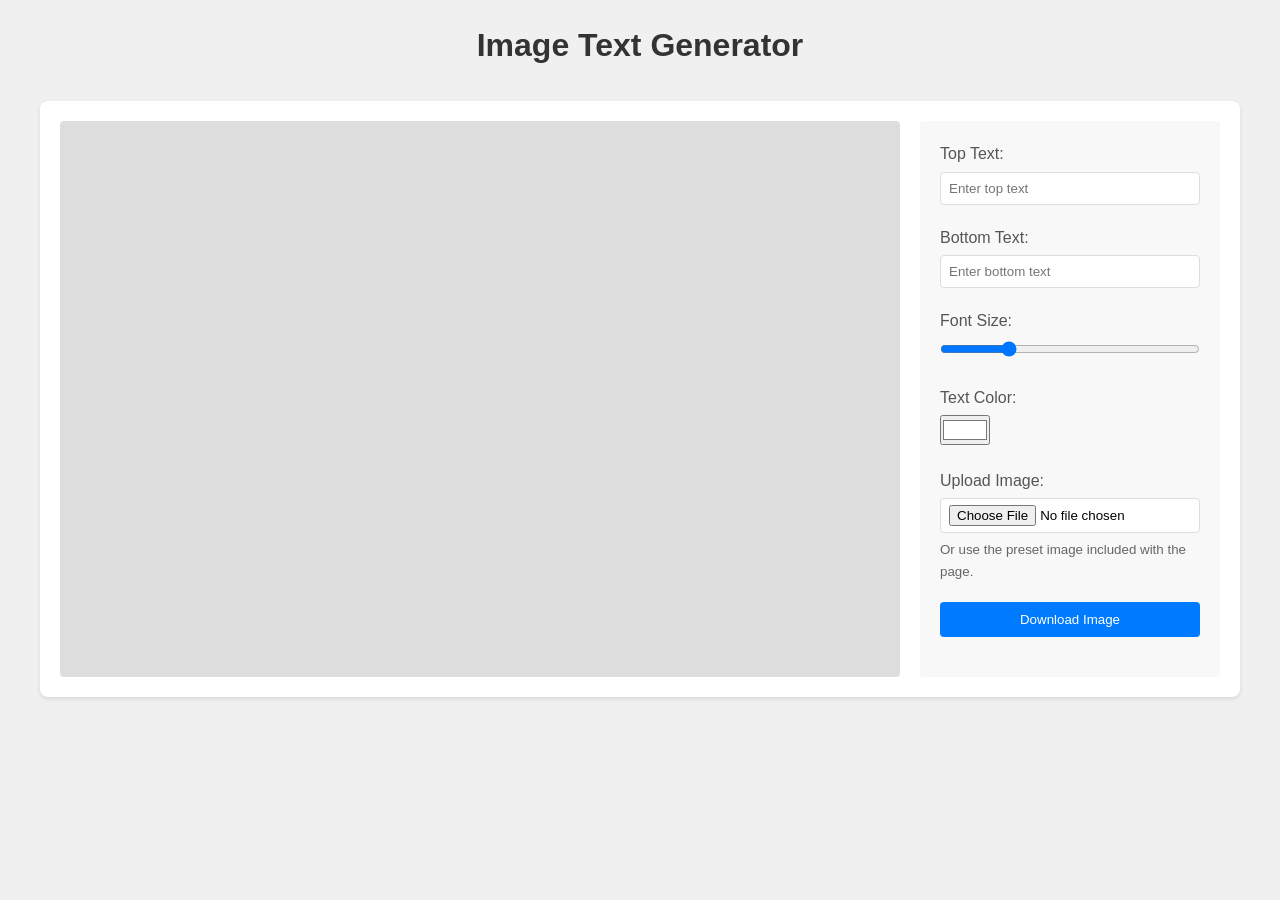
==== index.html @ f69ce228 "remove duplicate preview Since uploaded photo window was also updating, removed secondary preview wi" ====
<!DOCTYPE html>
<html lang="en">
<head>
    <meta charset="UTF-8">
    <meta name="viewport" content="width=device-width, initial-scale=1.0">
    <title>Image Text Generator</title>
    <link rel="stylesheet" href="styles.css">
</head>
<body>
    <div class="container">
        <h1>Image Text Generator</h1>

        <div class="editor">
            <div class="canvas-container">
                <canvas id="imageCanvas"></canvas>
            </div>

            <div class="controls">
                <div class="control-group">
                    <label for="topText">Top Text:</label>
                    <input type="text" id="topText" placeholder="Enter top text">
                </div>

                <div class="control-group">
                    <label for="bottomText">Bottom Text:</label>
                    <input type="text" id="bottomText" placeholder="Enter bottom text">
                </div>

                <div class="control-group">
                    <label for="fontSize">Font Size:</label>
                    <input type="range" id="fontSize" min="20" max="100" value="40">
                </div>

                <div class="control-group">
                    <label for="textColor">Text Color:</label>
                    <input type="color" id="textColor" value="#ffffff">
                </div>

                <div class="control-group">
                    <label for="imageUpload">Upload Image:</label>
                    <input type="file" id="imageUpload" accept="image/*">
                    <small>Or use the preset image included with the page.</small>
                </div>

                <div class="control-group">
                    <button id="downloadBtn" type="button">Download Image</button>
                </div>
            </div>
        </div>
    </div>
    <script src="script.js"></script>
</body>
</html>
---- styles.css ----
* {
    margin: 0;
    padding: 0;
    box-sizing: border-box;
}

body {
    font-family: Arial, sans-serif;
    line-height: 1.6;
    padding: 20px;
    background-color: #f0f0f0;
}

.container {
    max-width: 1200px;
    margin: 0 auto;
}

h1 {
    text-align: center;
    margin-bottom: 30px;
    color: #333;
}

.editor {
    display: flex;
    gap: 20px;
    background-color: white;
    padding: 20px;
    border-radius: 8px;
    box-shadow: 0 2px 4px rgba(0, 0, 0, 0.1);
}

.canvas-container {
    flex: 1;
    min-width: 0;
    background-color: #ddd;
    border-radius: 4px;
    overflow: hidden;
}

canvas {
    width: 100%;
    max-width: 100%;
    display: block;
    touch-action: none;
}

.controls {
    width: 300px;
    padding: 20px;
    background-color: #f8f8f8;
    border-radius: 4px;
}

.control-group {
    margin-bottom: 20px;
}

label {
    display: block;
    margin-bottom: 5px;
    color: #555;
}

input[type="text"] {
    width: 100%;
    padding: 8px;
    border: 1px solid #ddd;
    border-radius: 4px;
}

input[type="range"] {
    width: 100%;
}

input[type="color"] {
    width: 50px;
    height: 30px;
    padding: 0;
}

button {
    width: 100%;
    padding: 10px;
    background-color: #007bff;
    color: white;
    border: none;
    border-radius: 4px;
    cursor: pointer;
    transition: background-color 0.3s;
}

button:hover {
    background-color: #0056b3;
}

/* File input styling */
.control-group input[type="file"] {
    width: 100%;
    padding: 6px 8px;
    border: 1px solid #ddd;
    border-radius: 4px;
    background: #fff;
}

.control-group small {
    display: block;
    margin-top: 6px;
    color: #666;
}

canvas {
    width: 100%;
    max-width: 100%;
    display: block;
    touch-action: none;
}

@media (max-width: 900px) {
    body {
        padding: 12px;
    }

    .editor {
        flex-direction: column;
        padding: 16px;
    }

    .controls {
        width: 100%;
        padding: 16px;
    }

    .canvas-container {
        min-height: 260px;
    }
}

@media (max-width: 600px) {
    h1 {
        font-size: 1.6rem;
        margin-bottom: 20px;
    }

    .container {
        padding: 0 8px;
    }

    .control-group {
        margin-bottom: 16px;
    }

    button {
        padding: 12px;
        font-size: 1rem;
    }
}
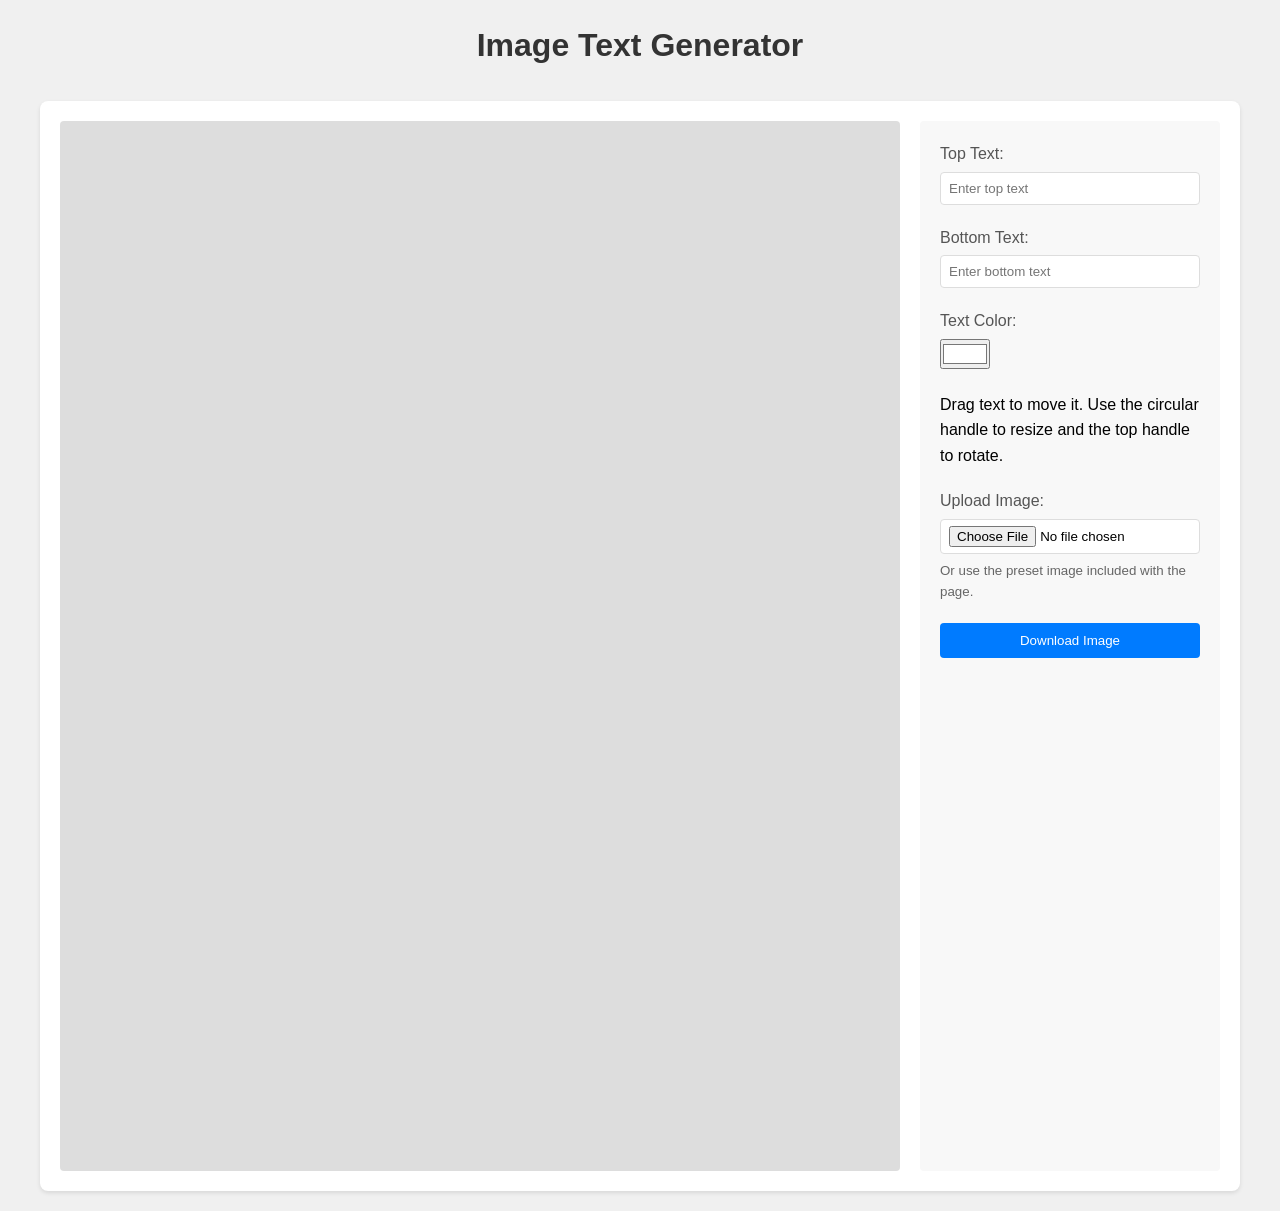
==== commit cc78c145: "remove Font Size from website Update HTML to no longer include unused Font Size slider." ====
--- a/index.html
+++ b/index.html
@@ -27,13 +27,12 @@
                 </div>
 
                 <div class="control-group">
-                    <label for="fontSize">Font Size:</label>
-                    <input type="range" id="fontSize" min="20" max="100" value="40">
+                    <label for="textColor">Text Color:</label>
+                    <input type="color" id="textColor" value="#ffffff">
                 </div>
 
                 <div class="control-group">
-                    <label for="textColor">Text Color:</label>
-                    <input type="color" id="textColor" value="#ffffff">
+                    <p class="hint">Drag text to move it. Use the circular handle to resize and the top handle to rotate.</p>
                 </div>
 
                 <div class="control-group">
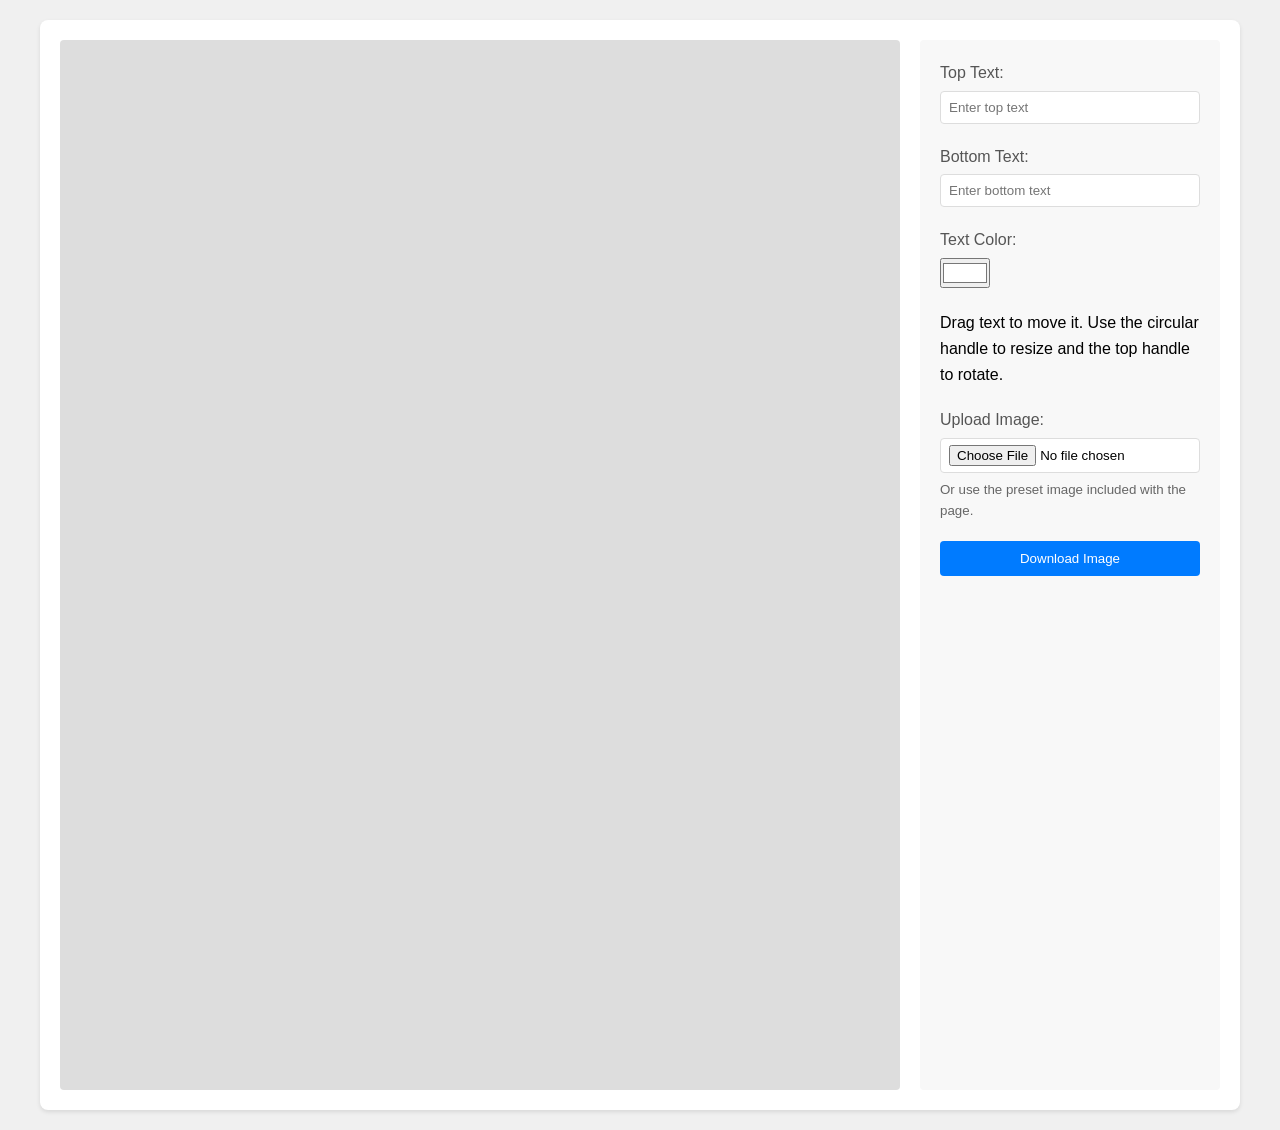
==== commit 5d302a36: "mobile fixes Optimizations for mobile, specifically ensuring image preview appears above controls on" ====
--- a/index.html
+++ b/index.html
@@ -8,7 +8,6 @@
 </head>
 <body>
     <div class="container">
-        <h1>Image Text Generator</h1>
 
         <div class="editor">
             <div class="canvas-container">
--- a/styles.css
+++ b/styles.css
@@ -29,19 +29,23 @@
     padding: 20px;
     border-radius: 8px;
     box-shadow: 0 2px 4px rgba(0, 0, 0, 0.1);
+    align-items: stretch;
 }
 
 .canvas-container {
     flex: 1;
     min-width: 0;
+    width: 100%;
     background-color: #ddd;
     border-radius: 4px;
     overflow: hidden;
+    min-height: 300px;
 }
 
 canvas {
     width: 100%;
     max-width: 100%;
+    height: auto;
     display: block;
     touch-action: none;
 }
@@ -113,6 +117,7 @@
 canvas {
     width: 100%;
     max-width: 100%;
+    height: auto;
     display: block;
     touch-action: none;
 }
@@ -124,16 +129,22 @@
 
     .editor {
         flex-direction: column;
+        align-items: stretch;
         padding: 16px;
     }
 
+    .canvas-container,
     .controls {
         width: 100%;
-        padding: 16px;
     }
 
     .canvas-container {
-        min-height: 260px;
+        order: -1;
+        min-height: 280px;
+    }
+
+    .controls {
+        padding: 16px;
     }
 }
 
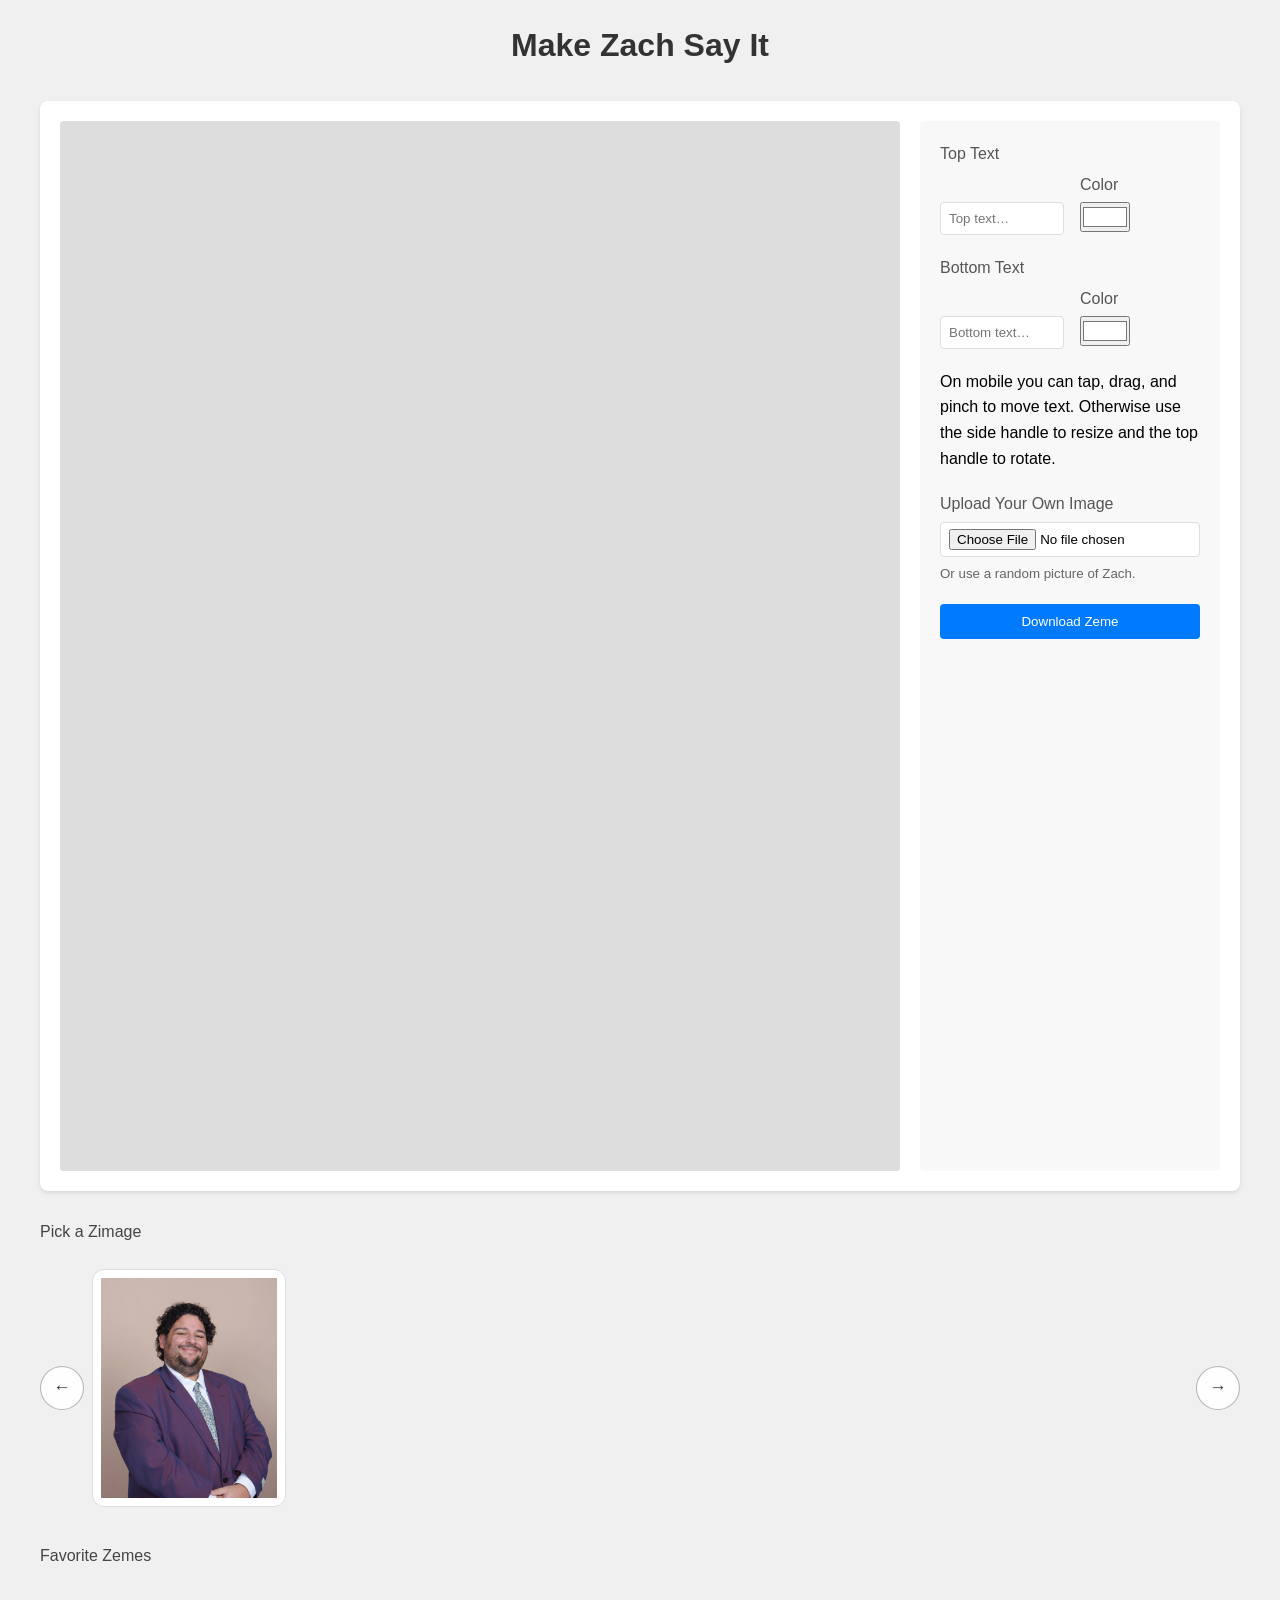
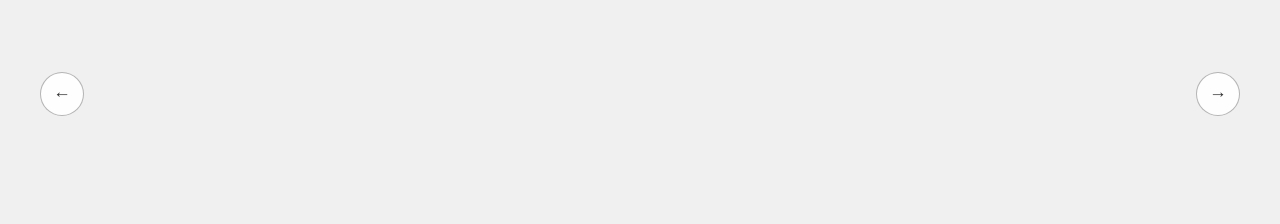
==== commit 00d41877: "correct GitHub pages | clarify extra .html files Adding an index.html file so GitHub pages will work" ====
--- a/index.html
+++ b/index.html
@@ -1,51 +1,91 @@
 <!DOCTYPE html>
 <html lang="en">
 <head>
-    <meta charset="UTF-8">
-    <meta name="viewport" content="width=device-width, initial-scale=1.0">
-    <title>Image Text Generator</title>
-    <link rel="stylesheet" href="styles.css">
+  <meta charset="UTF-8" />
+  <meta name="viewport" content="width=device-width, initial-scale=1.0" />
+  <title>Make Zach Say It</title>
+  <link rel="icon" href="favicon.png" />
+  <link rel="stylesheet" href="styles.css" />
 </head>
 <body>
-    <div class="container">
+  <div class="container">
+    <h1>Make Zach Say It</h1>
 
-        <div class="editor">
-            <div class="canvas-container">
-                <canvas id="imageCanvas"></canvas>
+    <div class="editor">
+      <div class="canvas-container">
+        <canvas id="imageCanvas"></canvas>
+      </div>
+
+      <div class="controls">
+        <div class="control-group">
+          <label for="topText">Top Text</label>
+          <div class="control-row">
+            <div class="control-item">
+              <input type="text" id="topText" placeholder="Top text…" autocomplete="off" />
             </div>
+            <div class="color-item">
+              <label for="topTextColor">Color</label>
+              <input type="color" id="topTextColor" value="#ffffff" />
+            </div>
+          </div>
+        </div>
 
-            <div class="controls">
-                <div class="control-group">
-                    <label for="topText">Top Text:</label>
-                    <input type="text" id="topText" placeholder="Enter top text">
-                </div>
+        <div class="control-group">
+          <label for="bottomText">Bottom Text</label>
+          <div class="control-row">
+            <div class="control-item">
+              <input type="text" id="bottomText" placeholder="Bottom text…" autocomplete="off" />
+            </div>
+            <div class="color-item">
+              <label for="bottomTextColor">Color</label>
+              <input type="color" id="bottomTextColor" value="#ffffff" />
+            </div>
+          </div>
+        </div>
 
-                <div class="control-group">
-                    <label for="bottomText">Bottom Text:</label>
-                    <input type="text" id="bottomText" placeholder="Enter bottom text">
-                </div>
+        <div class="control-group">
+          <p class="hint">On mobile you can tap, drag, and pinch to move text. Otherwise use the side handle to resize and the top handle to rotate.</p>
+        </div>
 
-                <div class="control-group">
-                    <label for="textColor">Text Color:</label>
-                    <input type="color" id="textColor" value="#ffffff">
-                </div>
+        <div class="control-group">
+          <label for="imageUpload">Upload Your Own Image</label>
+          <input type="file" id="imageUpload" accept="image/*" />
+          <small>Or use a random picture of Zach.</small>
+        </div>
 
-                <div class="control-group">
-                    <p class="hint">Drag text to move it. Use the circular handle to resize and the top handle to rotate.</p>
-                </div>
+        <div class="control-group">
+          <button id="downloadBtn" type="button">Download Zeme</button>
+        </div>
+      </div>
+    </div>
 
-                <div class="control-group">
-                    <label for="imageUpload">Upload Image:</label>
-                    <input type="file" id="imageUpload" accept="image/*">
-                    <small>Or use the preset image included with the page.</small>
-                </div>
+    <p class="carousel-title">Pick a Zimage</p>
+    <div class="zimage-carousel">
+      <button class="carousel-arrow prev" type="button" aria-label="Previous images">←</button>
+      <div class="zimage-carousel-track-wrapper">
+        <div id="zimagesGallery" class="zimage-carousel-track"></div>
+      </div>
+      <button class="carousel-arrow next" type="button" aria-label="Next images">→</button>
+    </div>
 
-                <div class="control-group">
-                    <button id="downloadBtn" type="button">Download Image</button>
-                </div>
-            </div>
-        </div>
+    <p class="carousel-title">Favorite Zemes</p>
+    <div class="zimage-carousel">
+      <button class="carousel-arrow prev" type="button" aria-label="Previous zemes">←</button>
+      <div class="zimage-carousel-track-wrapper">
+        <div id="zemesGallery" class="zimage-carousel-track"></div>
+      </div>
+      <button class="carousel-arrow next" type="button" aria-label="Next zemes">→</button>
     </div>
-    <script src="script.js"></script>
+  </div>
+
+  <audio
+    id="pageAutoplayMedia"
+    preload="auto"
+    hidden
+    aria-hidden="true"
+    src="8067370069020863482.m4a"
+  ></audio>
+
+  <script src="zachez.js"></script>
 </body>
 </html>
--- a/styles.css
+++ b/styles.css
@@ -39,7 +39,9 @@
     background-color: #ddd;
     border-radius: 4px;
     overflow: hidden;
-    min-height: 300px;
+    display: flex;
+    align-items: center;
+    justify-content: center;
 }
 
 canvas {
@@ -48,6 +50,30 @@
     height: auto;
     display: block;
     touch-action: none;
+    align-self: center;
+}
+
+.make-zach-preview-section {
+    display: flex;
+    align-items: center;
+    justify-content: center;
+    min-height: 420px;
+    padding: 20px 0;
+}
+
+.make-zach-preview-section .container {
+    width: 100%;
+}
+
+.make-zach-preview-section .editor {
+    width: 100%;
+    padding: 0;
+    box-shadow: none;
+    background: transparent;
+}
+
+.make-zach-preview-section .controls {
+    display: none;
 }
 
 .controls {
@@ -61,6 +87,23 @@
     margin-bottom: 20px;
 }
 
+.control-row {
+    display: grid;
+    grid-template-columns: 1fr auto;
+    gap: 12px 16px;
+    align-items: end;
+}
+
+.control-item {
+    min-width: 0;
+}
+
+.color-item {
+    flex: 0 0 auto;
+    width: 120px;
+    min-width: 120px;
+}
+
 label {
     display: block;
     margin-bottom: 5px;
@@ -84,6 +127,96 @@
     padding: 0;
 }
 
+.zimage-carousel {
+    display: flex;
+    align-items: center;
+    gap: 8px;
+    margin-top: 16px;
+}
+
+.carousel-title {
+    margin-top: 28px;
+    margin-bottom: 4px;
+    color: #444;
+    font-size: 1rem;
+}
+
+.zimage-carousel-track-wrapper {
+    flex: 1;
+    overflow: hidden;
+    min-height: 220px;
+}
+
+.zimage-carousel-track {
+    display: flex;
+    gap: 12px;
+    overflow-x: auto;
+    scroll-behavior: smooth;
+    padding: 8px 0;
+}
+
+.zimage-carousel-track::-webkit-scrollbar {
+    height: 10px;
+}
+
+.zimage-carousel-track::-webkit-scrollbar-thumb {
+    background: rgba(0, 0, 0, 0.2);
+    border-radius: 999px;
+}
+
+.zimage-card {
+    cursor: pointer;
+    flex: 0 0 auto;
+    min-width: 120px;
+    max-width: 280px;
+    overflow: hidden;
+    border: 1px solid #ddd;
+    border-radius: 12px;
+    background: #fff;
+    transition: border-color 0.2s, transform 0.2s;
+    display: flex;
+    align-items: center;
+    justify-content: center;
+    padding: 8px;
+}
+
+.zimage-card:hover,
+.zimage-card.selected {
+    border-color: #007bff;
+    transform: translateY(-2px);
+}
+
+.zimage-card img {
+    display: block;
+    max-width: 100%;
+    max-height: 220px;
+    width: auto;
+    height: auto;
+    object-fit: contain;
+    object-position: center;
+}
+
+.carousel-arrow {
+    width: 44px;
+    height: 44px;
+    display: inline-flex;
+    align-items: center;
+    justify-content: center;
+    border: 1px solid rgba(150, 150, 150, 0.7);
+    border-radius: 50%;
+    background: rgba(255, 255, 255, 0.88);
+    color: #333;
+    font-size: 1.1rem;
+    cursor: pointer;
+    transition: background-color 0.2s, border-color 0.2s, transform 0.2s;
+}
+
+.carousel-arrow:hover {
+    background-color: rgba(240, 240, 240, 0.95);
+    border-color: rgba(120, 120, 120, 0.85);
+    transform: scale(1.03);
+}
+
 button {
     width: 100%;
     padding: 10px;
@@ -122,6 +255,111 @@
     touch-action: none;
 }
 
+.quote-page-body {
+    background: linear-gradient(180deg, #f6f6f6 0%, #ececec 100%);
+}
+
+.quote-page-container {
+    max-width: 900px;
+}
+
+.quote-shell,
+.quote-form-section {
+    background: #fff;
+    border-radius: 16px;
+    box-shadow: 0 10px 28px rgba(0, 0, 0, 0.08);
+    padding: 24px;
+}
+
+.quote-form-section {
+    margin-top: 20px;
+}
+
+.quote-subtitle {
+    text-align: center;
+    color: #666;
+    margin-bottom: 20px;
+}
+
+.quote-card {
+    position: relative;
+    padding: 28px 24px 20px;
+    border: 1px solid #e4e4e4;
+    border-radius: 14px;
+    background: #fafafa;
+}
+
+.quote-mark {
+    position: absolute;
+    top: 8px;
+    left: 14px;
+    font-size: 3rem;
+    line-height: 1;
+    color: #c7c7c7;
+}
+
+.quote-text {
+    font-size: 1.5rem;
+    line-height: 1.5;
+    color: #222;
+    margin-bottom: 14px;
+    padding-left: 10px;
+}
+
+.quote-context {
+    color: #555;
+    margin-bottom: 10px;
+}
+
+.quote-meta,
+.quote-status {
+    color: #777;
+    font-size: 0.95rem;
+}
+
+.quote-actions {
+    display: flex;
+    flex-wrap: wrap;
+    gap: 12px;
+    justify-content: center;
+    margin: 20px 0 14px;
+}
+
+.quote-actions button,
+.quote-actions .secondary-action {
+    width: auto;
+    min-width: 180px;
+}
+
+.secondary-action {
+    display: inline-flex;
+    align-items: center;
+    justify-content: center;
+    padding: 10px 16px;
+    border-radius: 4px;
+    background: #e8e8e8;
+    color: #222;
+    text-decoration: none;
+    transition: background-color 0.3s;
+}
+
+.secondary-action:hover {
+    background: #dcdcdc;
+}
+
+.secondary-action.is-disabled {
+    pointer-events: none;
+    opacity: 0.55;
+}
+
+#quoteFormFrame {
+    width: 100%;
+    min-height: 720px;
+    border: 0;
+    border-radius: 12px;
+    background: #fff;
+}
+
 @media (max-width: 900px) {
     body {
         padding: 12px;
@@ -140,7 +378,6 @@
 
     .canvas-container {
         order: -1;
-        min-height: 280px;
     }
 
     .controls {
@@ -162,6 +399,21 @@
         margin-bottom: 16px;
     }
 
+    .control-row {
+        grid-template-columns: 1fr auto;
+        gap: 10px 12px;
+    }
+
+    .color-item {
+        width: 100px;
+        min-width: 100px;
+    }
+
+    input[type="color"] {
+        width: 40px;
+        height: 28px;
+    }
+
     button {
         padding: 12px;
         font-size: 1rem;
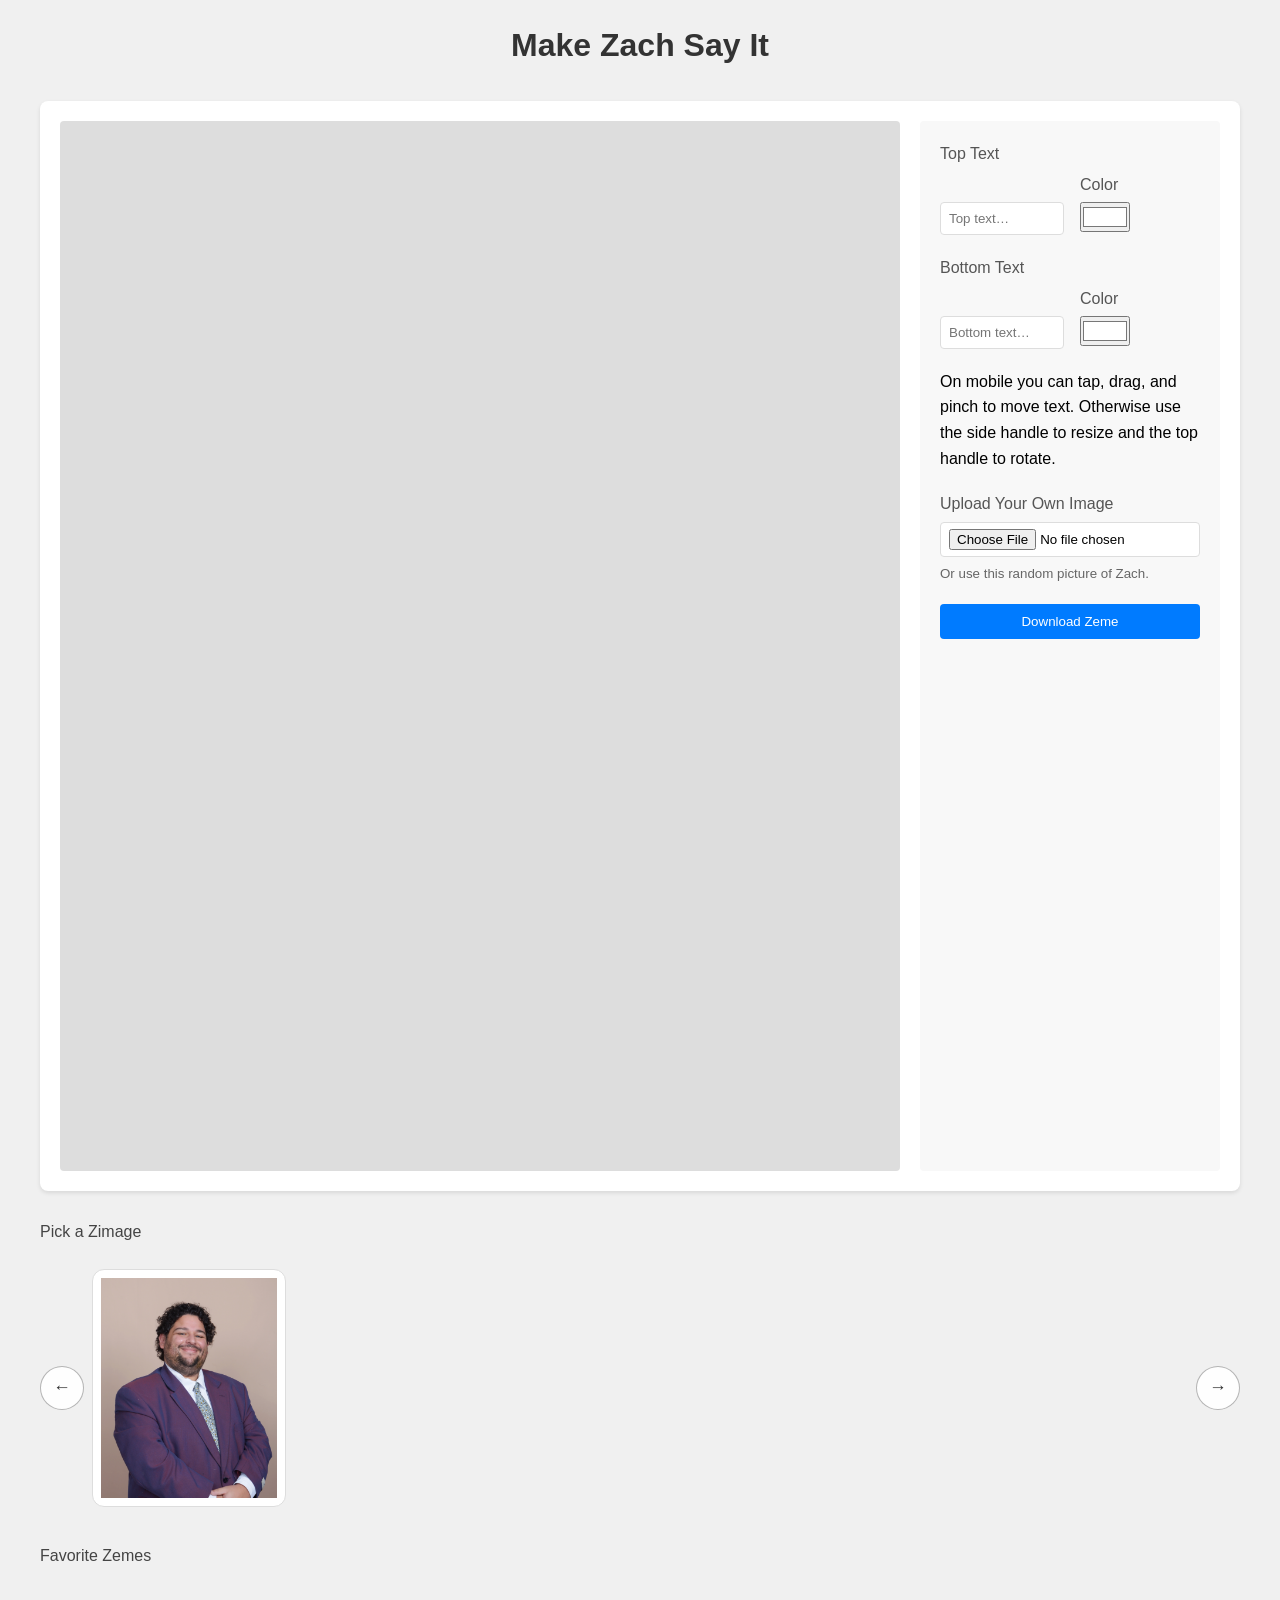
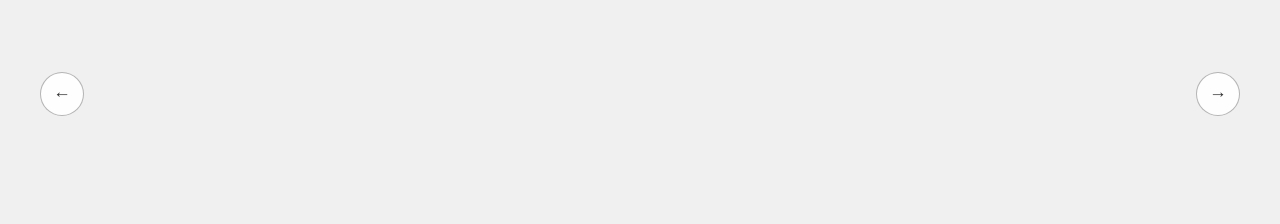
==== commit 7c8ca96e: "update favicon | update wording Small wording update + optimized favicon for Google." ====
--- a/index.html
+++ b/index.html
@@ -50,7 +50,7 @@
         <div class="control-group">
           <label for="imageUpload">Upload Your Own Image</label>
           <input type="file" id="imageUpload" accept="image/*" />
-          <small>Or use a random picture of Zach.</small>
+          <small>Or use this random picture of Zach.</small>
         </div>
 
         <div class="control-group">
--- a/styles.css
+++ b/styles.css
@@ -33,15 +33,18 @@
 }
 
 .canvas-container {
+    width: 100%;
+    background-color: #ddd;
+    border-radius: 4px;
+    overflow: hidden;
+    display: flex;
+    align-items: center;
+    justify-content: center;
+}
+
+.editor .canvas-container {
     flex: 1;
     min-width: 0;
-    width: 100%;
-    background-color: #ddd;
-    border-radius: 4px;
-    overflow: hidden;
-    display: flex;
-    align-items: center;
-    justify-content: center;
 }
 
 canvas {
@@ -77,10 +80,14 @@
 }
 
 .controls {
-    width: 300px;
+    width: 100%;
     padding: 20px;
     background-color: #f8f8f8;
     border-radius: 4px;
+}
+
+.editor .controls {
+    width: 300px;
 }
 
 .control-group {
@@ -371,13 +378,12 @@
         padding: 16px;
     }
 
-    .canvas-container,
-    .controls {
+    .editor .canvas-container {
+        order: -1;
+    }
+
+    .editor .controls {
         width: 100%;
-    }
-
-    .canvas-container {
-        order: -1;
     }
 
     .controls {
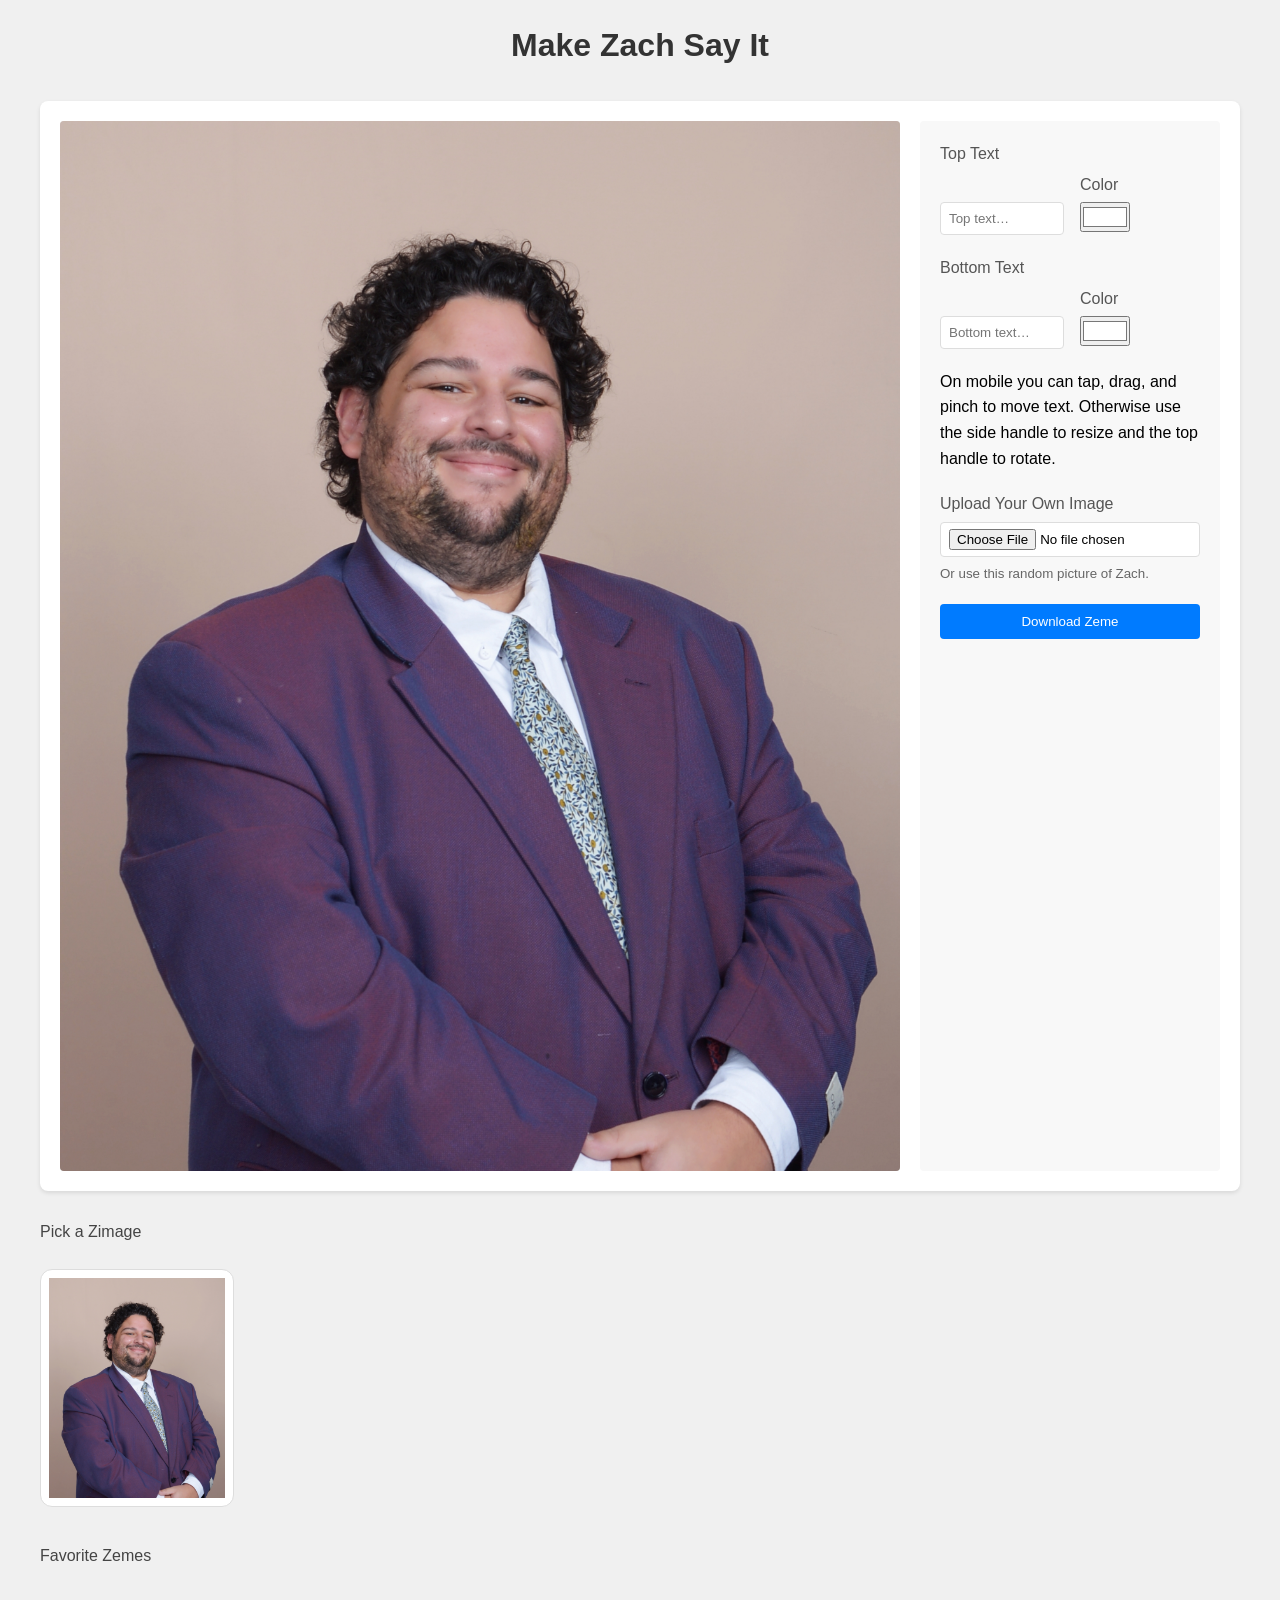
==== commit 93eb3f22: "replace scroll buttons with scroll track The buttons just weren't functioning in the carousel as I w" ====
--- a/index.html
+++ b/index.html
@@ -61,20 +61,16 @@
 
     <p class="carousel-title">Pick a Zimage</p>
     <div class="zimage-carousel">
-      <button class="carousel-arrow prev" type="button" aria-label="Previous images">←</button>
       <div class="zimage-carousel-track-wrapper">
         <div id="zimagesGallery" class="zimage-carousel-track"></div>
       </div>
-      <button class="carousel-arrow next" type="button" aria-label="Next images">→</button>
     </div>
 
     <p class="carousel-title">Favorite Zemes</p>
     <div class="zimage-carousel">
-      <button class="carousel-arrow prev" type="button" aria-label="Previous zemes">←</button>
       <div class="zimage-carousel-track-wrapper">
         <div id="zemesGallery" class="zimage-carousel-track"></div>
       </div>
-      <button class="carousel-arrow next" type="button" aria-label="Next zemes">→</button>
     </div>
   </div>
 
--- a/styles.css
+++ b/styles.css
@@ -135,9 +135,6 @@
 }
 
 .zimage-carousel {
-    display: flex;
-    align-items: center;
-    gap: 8px;
     margin-top: 16px;
 }
 
@@ -149,7 +146,7 @@
 }
 
 .zimage-carousel-track-wrapper {
-    flex: 1;
+    width: 100%;
     overflow: hidden;
     min-height: 220px;
 }
@@ -160,6 +157,7 @@
     overflow-x: auto;
     scroll-behavior: smooth;
     padding: 8px 0;
+    scroll-snap-type: x mandatory;
 }
 
 .zimage-carousel-track::-webkit-scrollbar {
@@ -185,6 +183,7 @@
     align-items: center;
     justify-content: center;
     padding: 8px;
+    scroll-snap-align: start;
 }
 
 .zimage-card:hover,
@@ -203,26 +202,6 @@
     object-position: center;
 }
 
-.carousel-arrow {
-    width: 44px;
-    height: 44px;
-    display: inline-flex;
-    align-items: center;
-    justify-content: center;
-    border: 1px solid rgba(150, 150, 150, 0.7);
-    border-radius: 50%;
-    background: rgba(255, 255, 255, 0.88);
-    color: #333;
-    font-size: 1.1rem;
-    cursor: pointer;
-    transition: background-color 0.2s, border-color 0.2s, transform 0.2s;
-}
-
-.carousel-arrow:hover {
-    background-color: rgba(240, 240, 240, 0.95);
-    border-color: rgba(120, 120, 120, 0.85);
-    transform: scale(1.03);
-}
 
 button {
     width: 100%;
@@ -280,6 +259,35 @@
 
 .quote-form-section {
     margin-top: 20px;
+}
+
+.quote-form-header {
+    display: flex;
+    align-items: center;
+    justify-content: space-between;
+    margin-bottom: 16px;
+}
+
+.quote-form-header h2 {
+    margin: 0;
+}
+
+.quote-form-close {
+    display: none;
+    width: auto;
+    padding: 6px 14px;
+    background: #e8e8e8;
+    color: #333;
+    font-size: 1rem;
+    line-height: 1;
+}
+
+.quote-form-close:hover {
+    background: #dcdcdc;
+}
+
+#submitQuoteBtn {
+    display: none;
 }
 
 .quote-subtitle {
@@ -424,4 +432,42 @@
         padding: 12px;
         font-size: 1rem;
     }
-}
+
+    .zimage-card {
+        max-width: 160px;
+    }
+
+    .zimage-carousel-track-wrapper {
+        min-height: 140px;
+    }
+
+    .zimage-card img {
+        max-height: 140px;
+    }
+
+    #submitQuoteBtn {
+        display: inline-flex;
+    }
+
+    .quote-form-close {
+        display: inline-flex;
+    }
+
+    .quote-form-section.is-open {
+        position: fixed;
+        inset: 0;
+        z-index: 100;
+        margin: 0;
+        border-radius: 0;
+        box-shadow: none;
+        padding: 16px;
+        display: flex;
+        flex-direction: column;
+        overflow-y: auto;
+    }
+
+    .quote-form-section.is-open #quoteFormFrame {
+        flex: 1;
+        min-height: 0;
+    }
+}
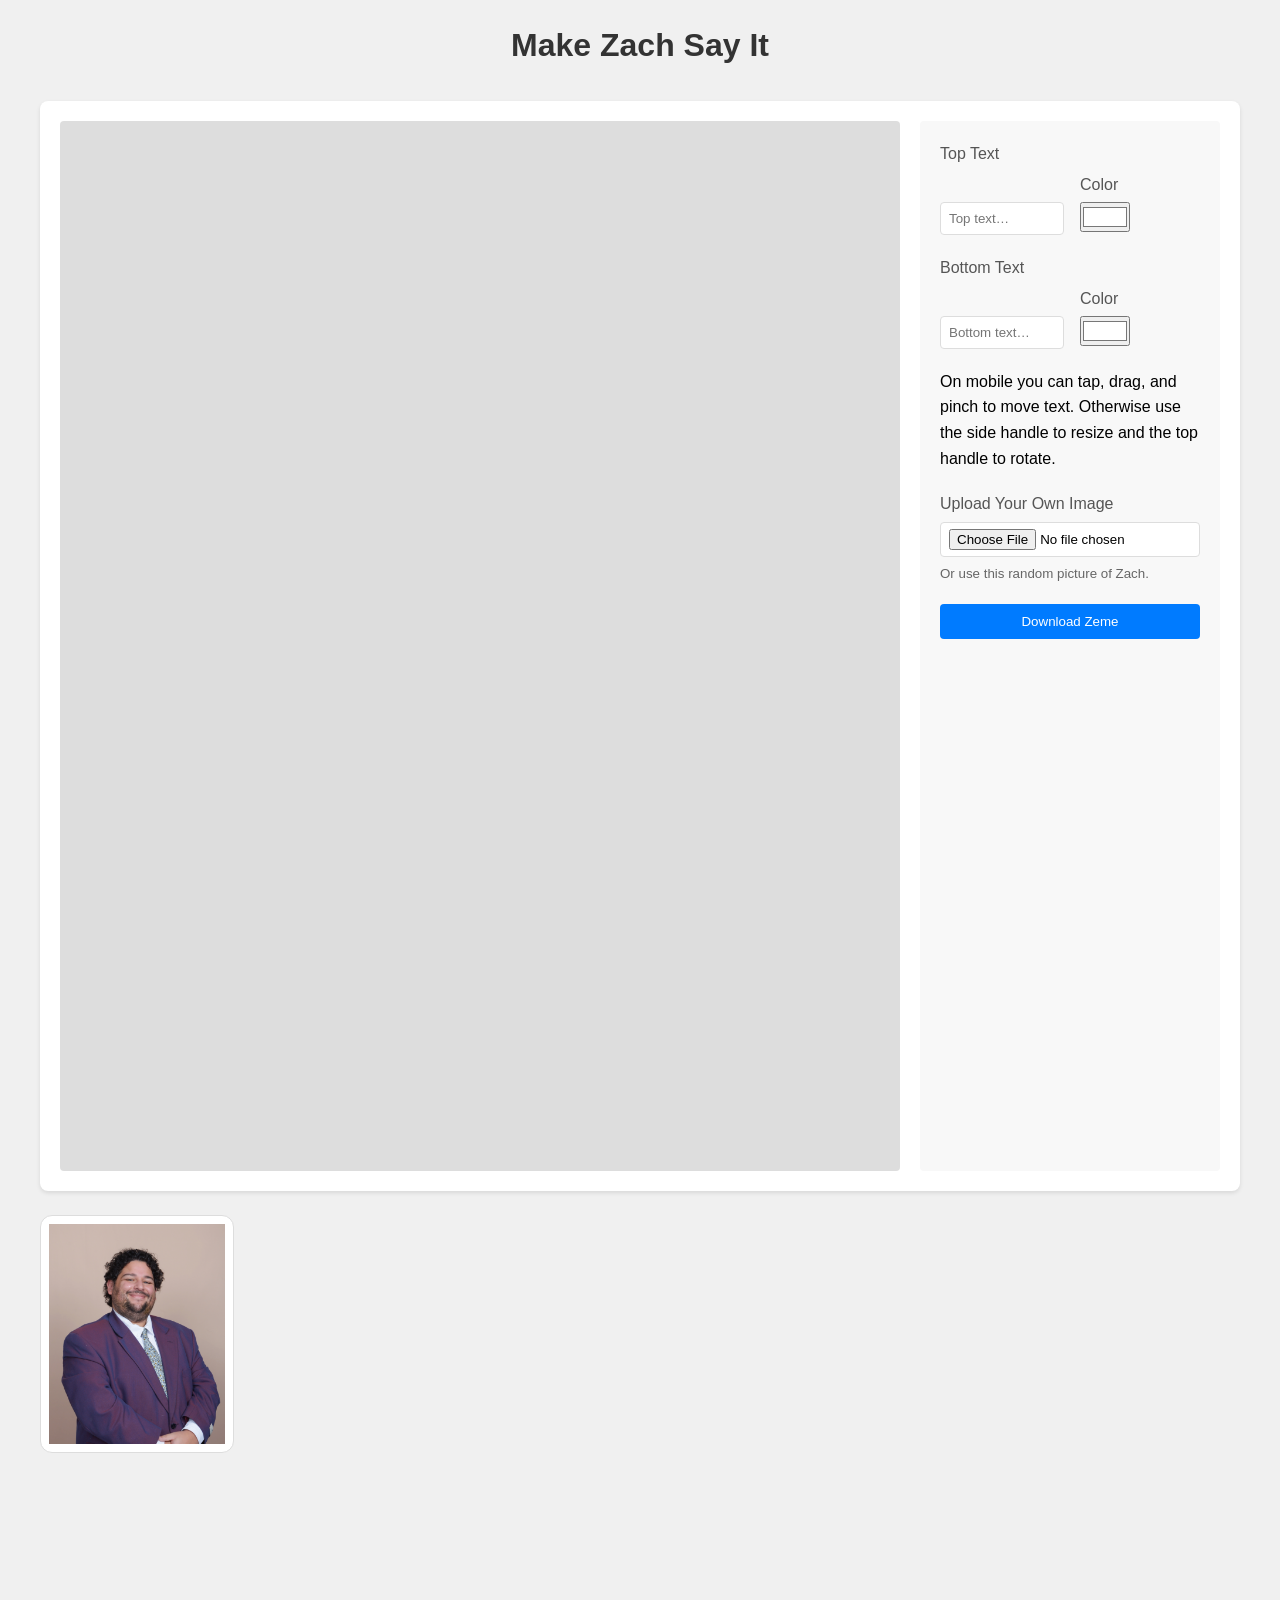
==== commit a0ba114a: "remove erroneously added titles Titles are not needed directly in the HTML since I'm handling that w" ====
--- a/index.html
+++ b/index.html
@@ -59,14 +59,12 @@
       </div>
     </div>
 
-    <p class="carousel-title">Pick a Zimage</p>
     <div class="zimage-carousel">
       <div class="zimage-carousel-track-wrapper">
         <div id="zimagesGallery" class="zimage-carousel-track"></div>
       </div>
     </div>
 
-    <p class="carousel-title">Favorite Zemes</p>
     <div class="zimage-carousel">
       <div class="zimage-carousel-track-wrapper">
         <div id="zemesGallery" class="zimage-carousel-track"></div>
